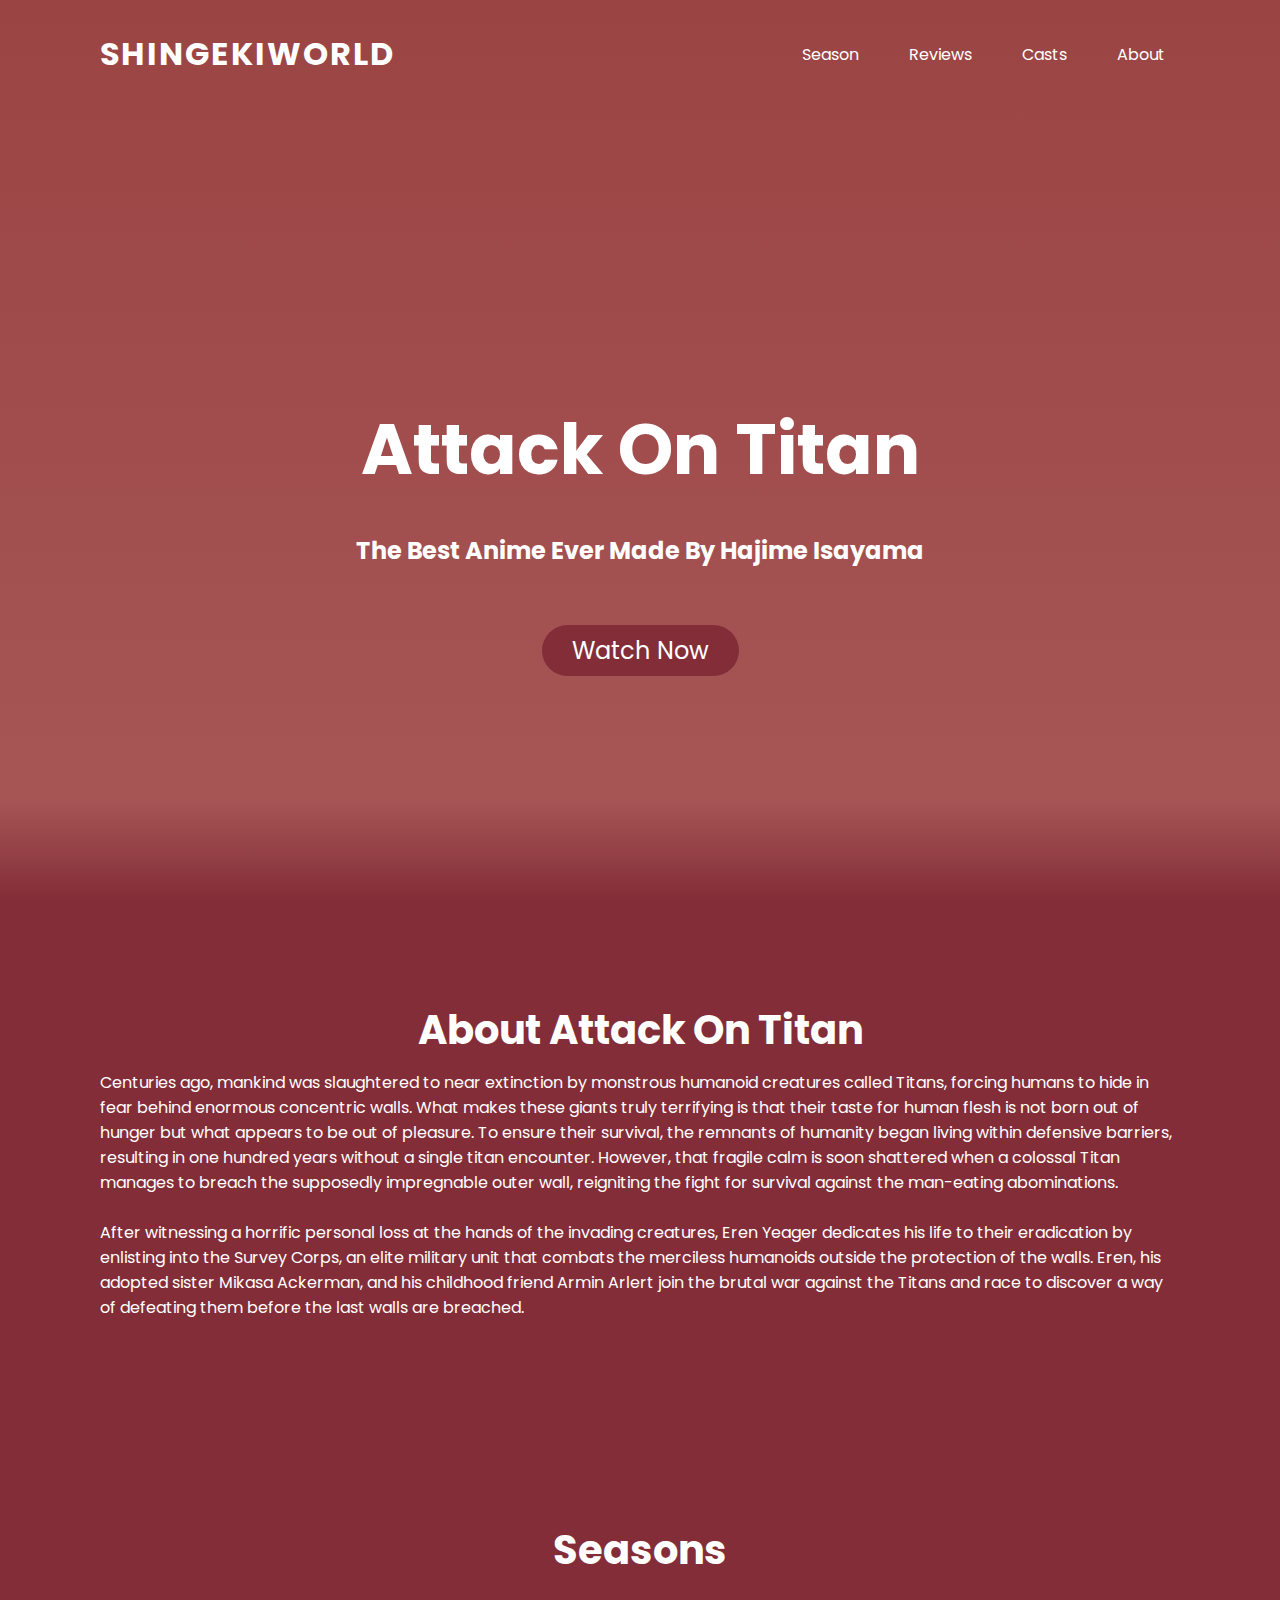
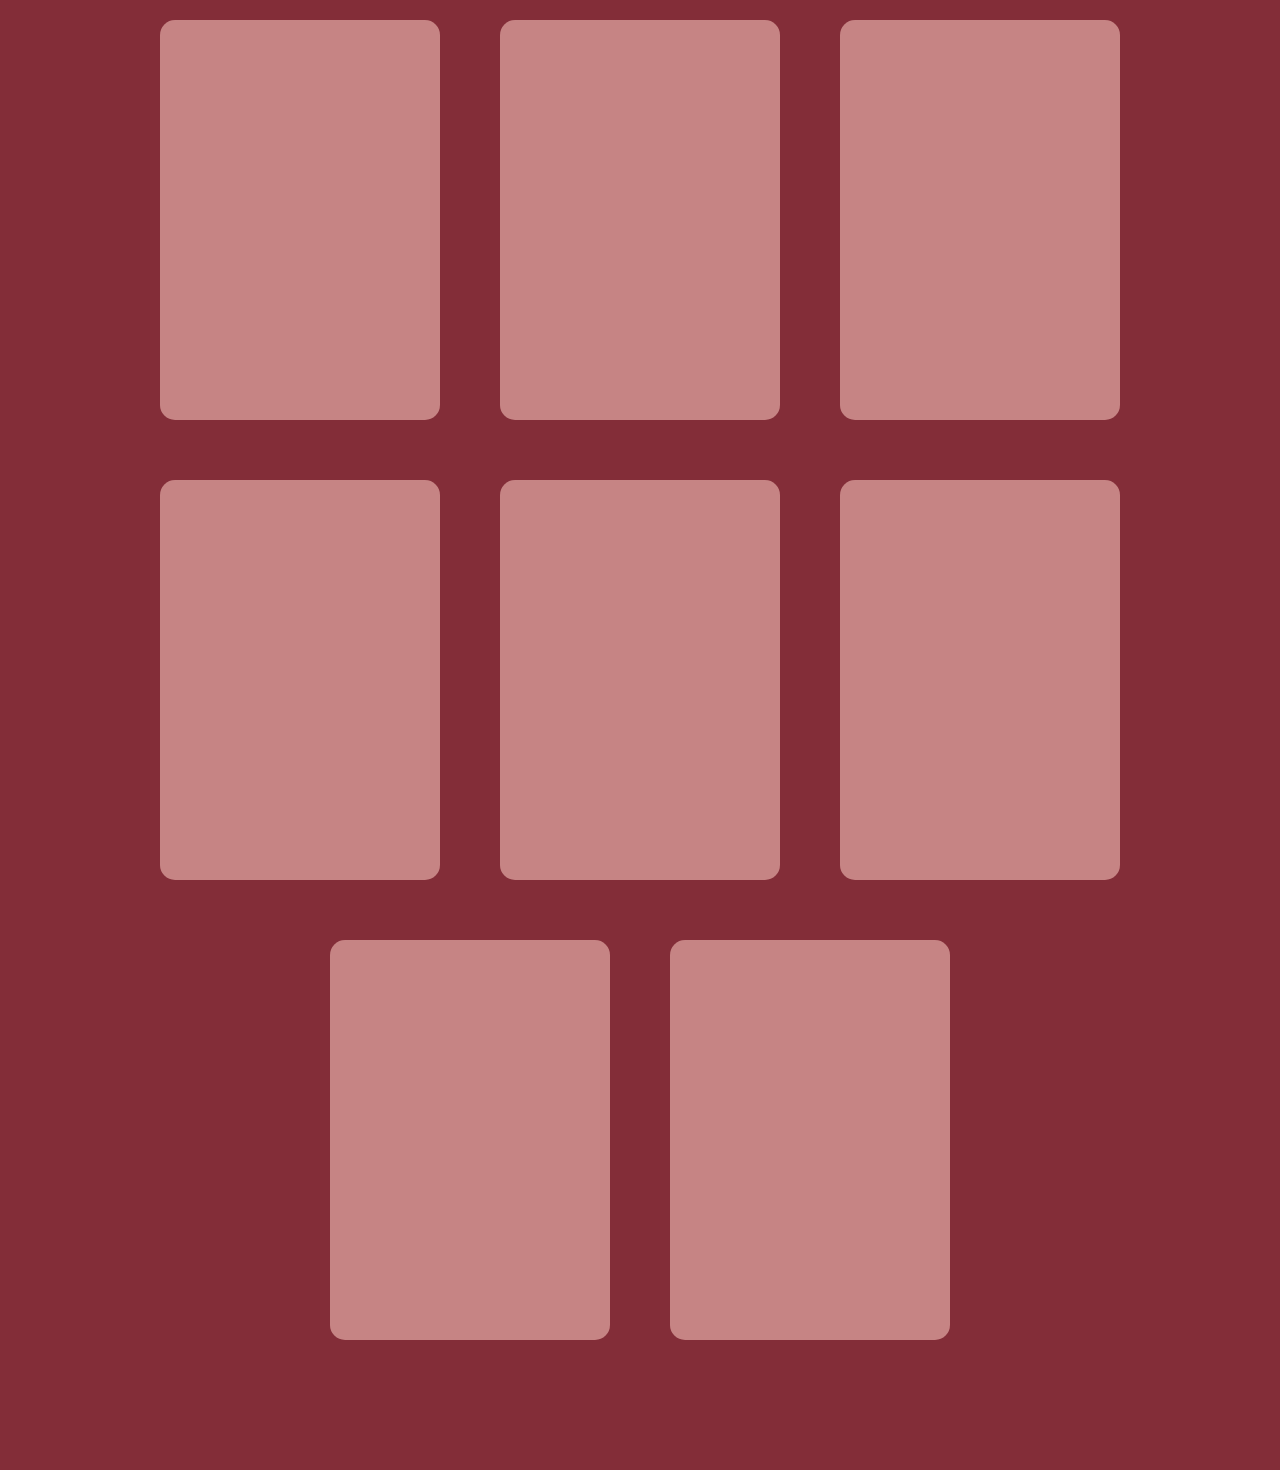
==== Chapter-2-Links and navigation/Exercises/Chapter 2 Exercise/index.html @ e77252ca "Chapter 2 Exercise" ====
<!DOCTYPE html>
<html lang="en">
<head>
    <meta charset="UTF-8">
    <meta name="viewport" content="width=device-width, initial-scale=1.0">
    <title>Attack on Titan Website</title>

    <link href="https://fonts.googleapis.com/css2?family=Aclonica&display=swap" 
    rel="stylesheet">
    <link rel="stylesheet" type="text/css" href="style.css">
</head>
<body>
    <header>
            <a href ="index.html" class="logo">ShingekiWorld</a>
                <ul>
                    <li><a href="">Season</a></li>
                    <li><a href="">Reviews</a></li>
                    <li><a href="">Casts</a></li>
                    <li><a href="">About</a></li>
                </ul>
    </header>
    <section >
        <h2 id="text">Attack On Titan</h2>
        <h6 id="desc">The Best Anime Ever Made By Hajime Isayama</h6>
        <a href="https://anix.to/anime/attack-on-titan-kww/ep-1" target="_blank" id="btn">Watch Now</a>
    </section>
    <div class="about">
        <h2>About Attack On Titan</h2>
        <p>Centuries ago, mankind was slaughtered to near extinction by monstrous humanoid creatures called Titans, forcing humans to hide in 
            fear behind enormous concentric walls. What makes these giants truly terrifying is that their taste for human flesh is not born out of 
            hunger but what appears to be out of pleasure. To ensure their survival, the remnants of humanity began living within defensive barriers, 
            resulting in one hundred years without a single titan encounter. However, that fragile calm is soon shattered when a colossal Titan manages 
            to breach the supposedly impregnable outer wall, reigniting the fight for survival against the man-eating abominations.
        <br><br>
            After witnessing a horrific personal loss at the hands of the invading creatures, Eren Yeager dedicates his life to their eradication by 
            enlisting into the Survey Corps, an elite military unit that combats the merciless humanoids outside the protection of the walls. Eren, 
            his adopted sister Mikasa Ackerman, and his childhood friend Armin Arlert join the brutal war against the Titans and race to discover a 
            way of defeating them before the last walls are breached.</p>
    </div>

     <div class="seasons">
            <h2 id="sn_text">Seasons</h2>
            <div class="container">
                <div class="card">
                    <div class="content">
                        <h2>01</h2>
                        <h3>Season 1</h3>
                        <p>For more than a hundred years, they have lived in fear of the Titans, 
                            a mysterious and violent race of human-like giants that wander outside the walls 
                            and that look for people to devour.</p>
                            <a href="https://otakumode.com/otapedia/anime/attack_on_titan" target="_blank">Read More</a>
                    </div>
                </div>
                <div class="card">
                    <div class="content">
                        <h2>02</h2>
                        <h3>Season 2</h3>
                        <p>The series starts 
                            with the 104th Training Division discovering that there are Titans inside the walls, and that it is their skin that helps to 
                            protect humanity. </p>
                            <a href="https://otakumode.com/otapedia/anime/attack_on_titan/anime_series_2" target="_blank">Read More</a>
                    </div>
                </div>
                <div class="card">
                    <div class="content">
                        <h2>03</h2>
                        <h3>Season 3 Part 1</h3>
                        <p>focuses on the internal conflict between the military police and the scout regiment, as many startling truths come to light about 
                            the government, titans, Historia's past, and Eren's powers. </p>
                            <a href="https://otakumode.com/otapedia/anime/attack_on_titan/anime_series_3" target="_blank">Read More</a>
                    </div>
                </div>
                <div class="card">
                    <div class="content">
                        <h2>03</h2>
                        <h3>Season 3 Part 2</h3>
                        <p>he Survey Corps led by Erwin embark on a mission to retake Wall Maria, returning to the tattered Shiganshina District that was 
                            once Eren's home. </p>
                            <a href="https://otakumode.com/otapedia/anime/attack_on_titan/anime_series_3" target="_blank">Read More</a>
                    </div>
                </div>
                <div class="card">
                    <div class="content">
                        <h2>04</h2>
                        <h3>Season 4 Part 1</h3>
                        <p>Season 4 will explore a new nation that lives outside the walls in the enemy land of Marley. With the exploration of a new land, 
                            there also will be many new characters introduced that will determine the course of the story and the end. </p>
                            <a href="https://otakumode.com/otapedia/anime/attack_on_titan/anime_series_4" target="_blank">Read More</a>
                    </div>
                </div>
                <div class="card">
                    <div class="content">
                        <h2>04</h2>
                        <h3>Season 4 Part 2</h3>
                        <p>Eventually, new and old characters will meet in a final and climactic showdown between the Eldians inside the walls and the Marleyans,
                            who kept them captive for more than 100 years. </p>
                            <a href="https://otakumode.com/otapedia/anime/attack_on_titan/anime_series_4" target="_blank">Read More</a>
                    </div>
                </div>
                <div class="card">
                    <div class="content">
                        <h2>05</h2>
                        <h3>Final Chapter 1</h3>
                        <p>Ramzi and Halil, two refugee children, flee the approaching Colossal Titans as they surround the crowds of refugees. </p>
                            <a href="https://www.imdb.com/title/tt21357640/" target="_blank">Read More</a>
                    </div>
                </div>
                <div class="card">
                    <div class="content">
                        <h2>05</h2>
                        <h3>Final Chapter 2</h3>
                        <p>The Scouts and Warriors begin their battle on the back of Eren Jaeger's Founding Titan, only for Armin Arlelt to be captured by a member of 
                            a previous generation of the Nine Titans under the Founder's control. </p>
                            <a href="https://www.imdb.com/title/tt27048168/" target="_blank">Read More</a>
                    </div>
                </div>
            
            </div>

        </div>
        <div class="cast">

        </div>

    
</body>
</html>
---- Chapter-2-Links and navigation/Exercises/Chapter 2 Exercise/style.css ----
@import url('https://fonts.googleapis.com/css?family=Poppins:300,400,500,600,700,800,900&display=swap');

*{
    margin: 0;;
    padding: 0;
    box-sizing: border-box;
    font-family: 'Poppins', sans-serif;
}
body{
    min-height: 100vh;
    background: linear-gradient(#9B4444,#C68484);
}
header{
    position: absolute;
    top: 0;
    left: 0;
    width: 100%;
    padding: 30px 100px;
    display: flex;
    justify-content: space-between;
    align-items: center;
    z-index: 10000;
}
header .logo{
    color: white;
    font-weight: 700;
    text-decoration: none;
    font-size: 2em;
    text-transform: uppercase;
    letter-spacing: 2px;
}
header ul{
    display: flex;
    justify-content: center;
    align-items: center;
}
header ul li{
    list-style: none;
    margin-left: 20px;
}
header ul li a{
    text-decoration: none;
    padding: 6px 15px;
    color: white;
    border-radius: 20px;
}
header ul li a:hover{
    background: white;
    color: #9B4444;
}

section{
    position: relative;
    width: 100%;
    height: 100vh;
    padding: 100px;
    display: flex;
    justify-content: center;
    align-items: center;
}
#text{
    position: absolute;
    color: white;
    white-space: nowrap;
    font-size: 5.5vw;
    z-index: 1;
}

#desc{
    position: absolute;
    display: inline-block;
    color: white;
    white-space: nowrap;
    font-size: 1.5em;
    z-index: 9;
    transform: translateY(100px);
}
#btn{
    text-decoration: none;
    display: inline-block;
    padding: 8px 30px;
    border-radius: 40px;
    background: #832D38;
    color: white;
    font-size: 1.5em;
    z-index: 9;
    transform: translateY(200px);
}
#btn a:hover{
    background:white;
    color: #832D38;

}
.about{
    position: relative;
    padding: 100px;
    background:  #832D38;
}
.about h2{
    font-size: 2.5em;
    margin-bottom: 10px;
    color: white;
    text-align: center;
}
.about p{
    font-size: 1em;
    color: white;

}
section::before{
    content: '';
    position: absolute;
    bottom: 0;
    width: 100%;
    height: 100px;
    background: linear-gradient(to top, #832D38, transparent);
    z-index: 1000;
}
.seasons{
    position: relative;
    padding: 100px;
    background:  #832D38;
}


.container{
    position: relative;
    display: flex;
    justify-content: center;
    align-items: center;
    max-width: 1200px;
    flex-wrap: wrap;
    z-index: 1;
}
.container .card{
    position: relative;
    width: 280px;
    height: 400px;
    margin: 30px;
    box-shadow: 20px 20x 50px rgba(0,0,0, 0.5);
    border-radius: 15px;
    background: rgba(198, 132, 132);
    overflow: hidden;
    display: flex;
    justify-content: center;
    align-items: center;
    border-top: 1px solid rgba(198, 132, 132, 0.5);
    border-left: 1px solid rgba(198, 132, 132, 0.5);
    backdrop-filter: blur(5px);
}
.container .card .content{
    padding: 20px;
    text-align: center;
    transform: translateY(100px);
    opacity: 0;
    transition: 0.5s;
}
.container .card:hover .content{
    transform: translateY(0px);
    opacity: 1;
}
.container .card .content h2{
    position: absolute;
    top: -80px;
    right: 30px;
    font-size: 8em;
    color: rgba(131, 45, 56,0.05);
    pointer-events: none;
}
.container .card .content h3{
    font-size: 1.8em;
    color: white;
    z-index: 1;
}
.container .card .content p{
    font-size: 1em;
    color: white;
    font-weight: 300;
}
.container .card .content a{
    position: relative;
    display: inline-block;
    padding: 8px 20px;
    margin-top: 15px;
   background: rgb(131, 45, 56);
    color: white;
    border-radius: 20px;
    text-decoration: none;
    font-weight: 500;
    box-shadow: 0 5px 15px rgba(0, 0, 0, 0.5);
}
#sn_text{
    font-size: 2.5em;
    margin-bottom: 10px;
    color: white;
    text-align: center;
}
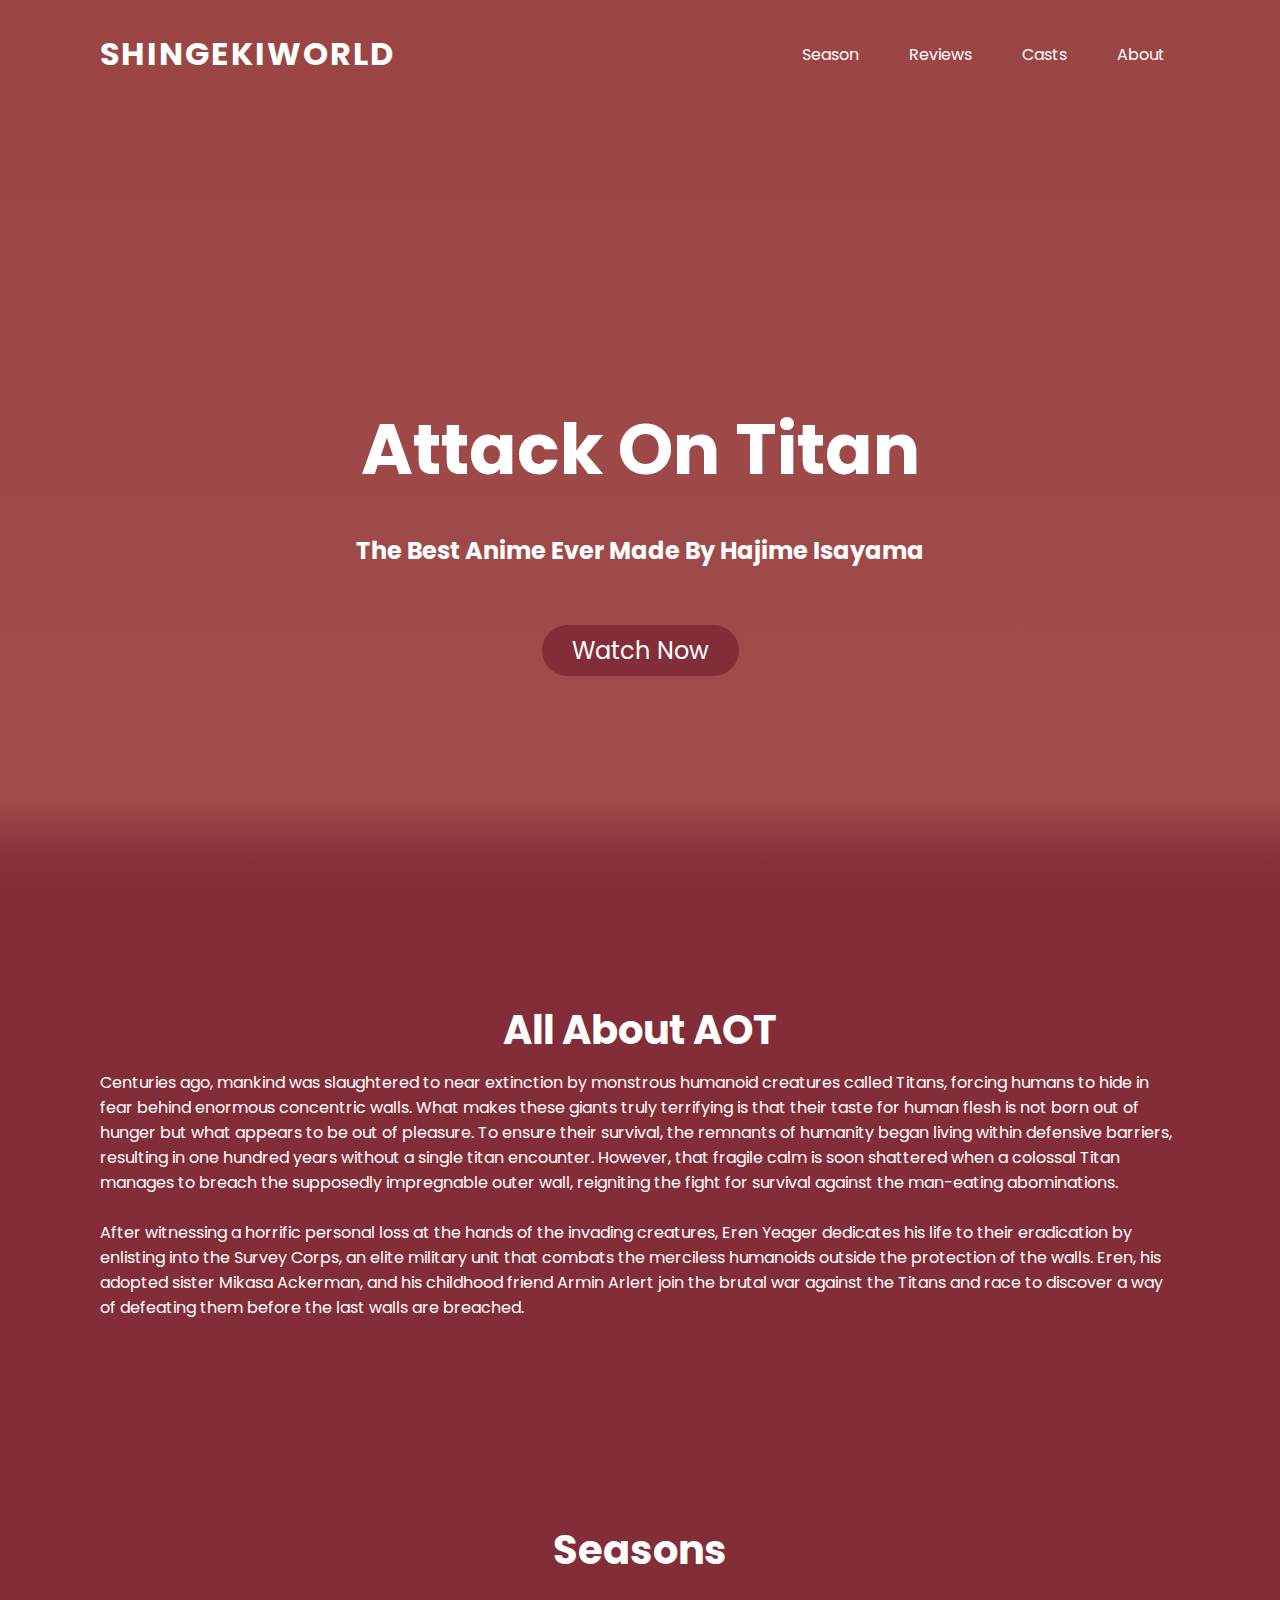
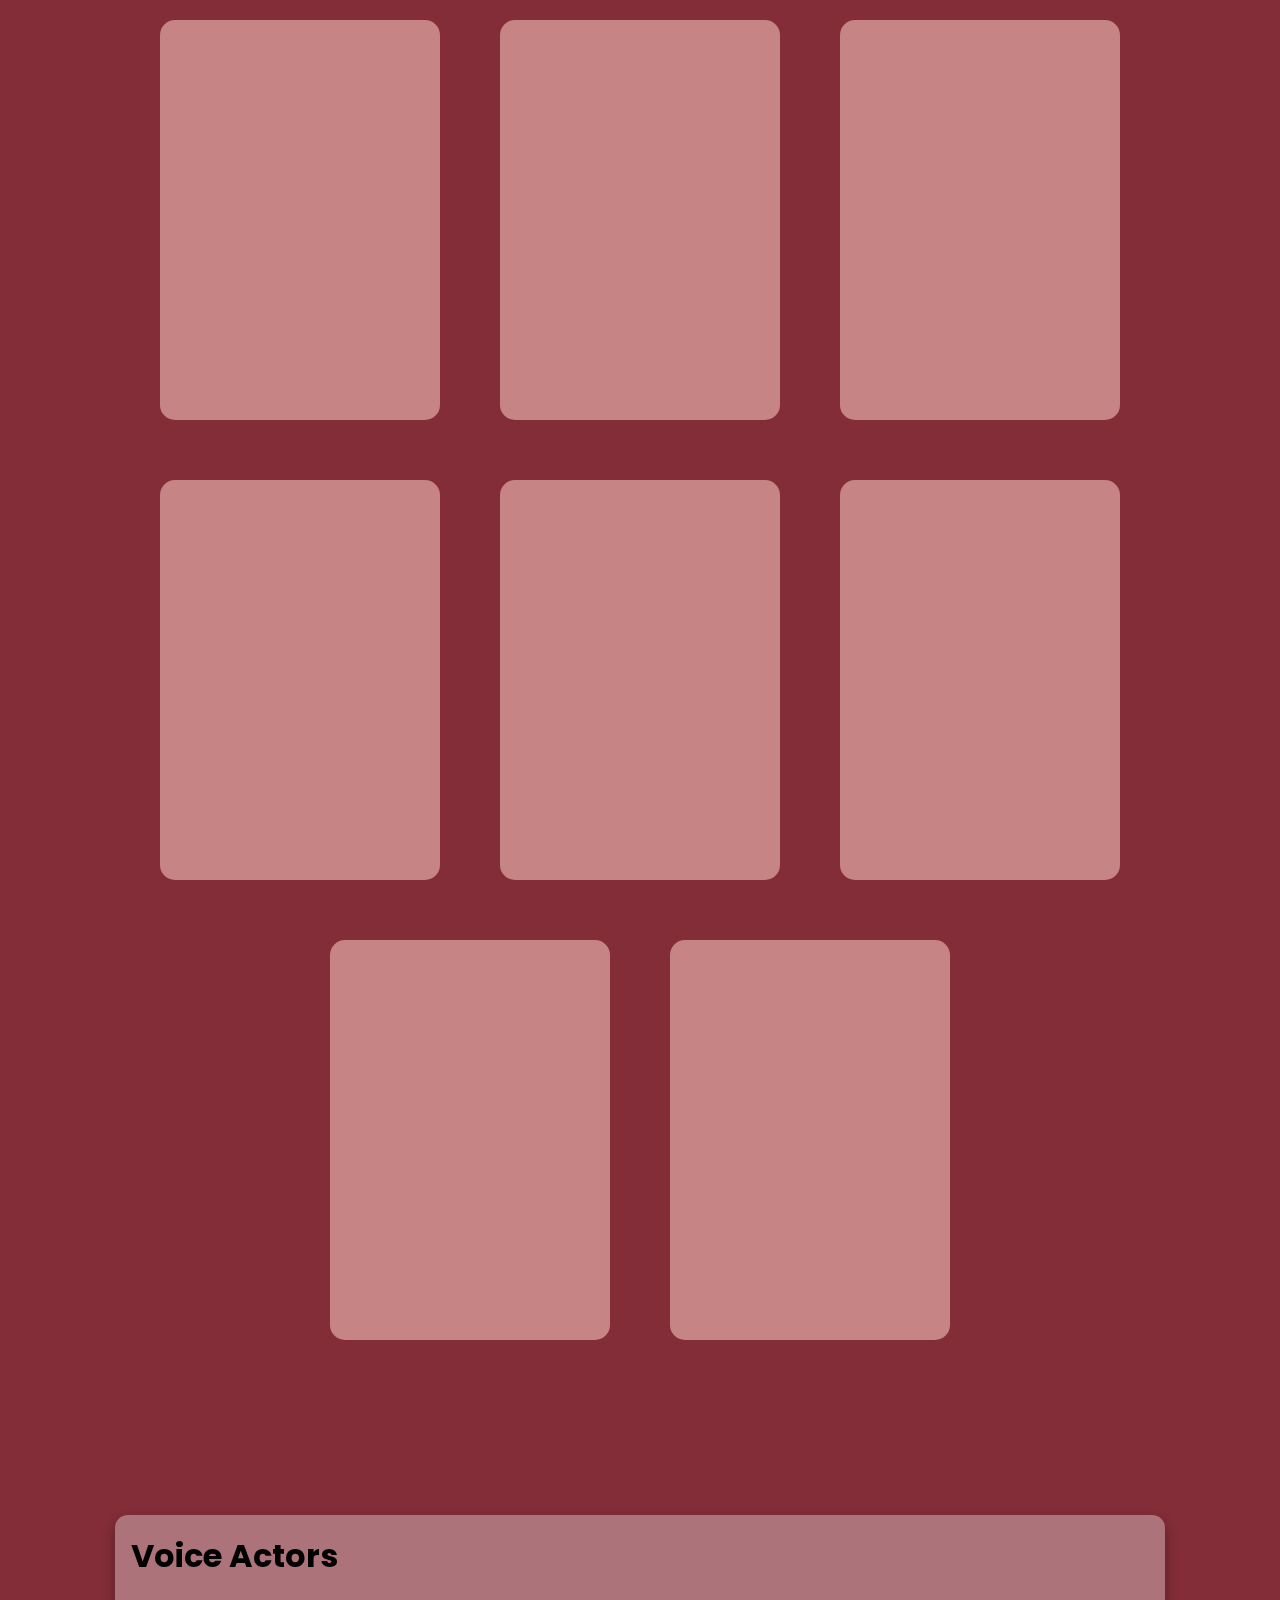
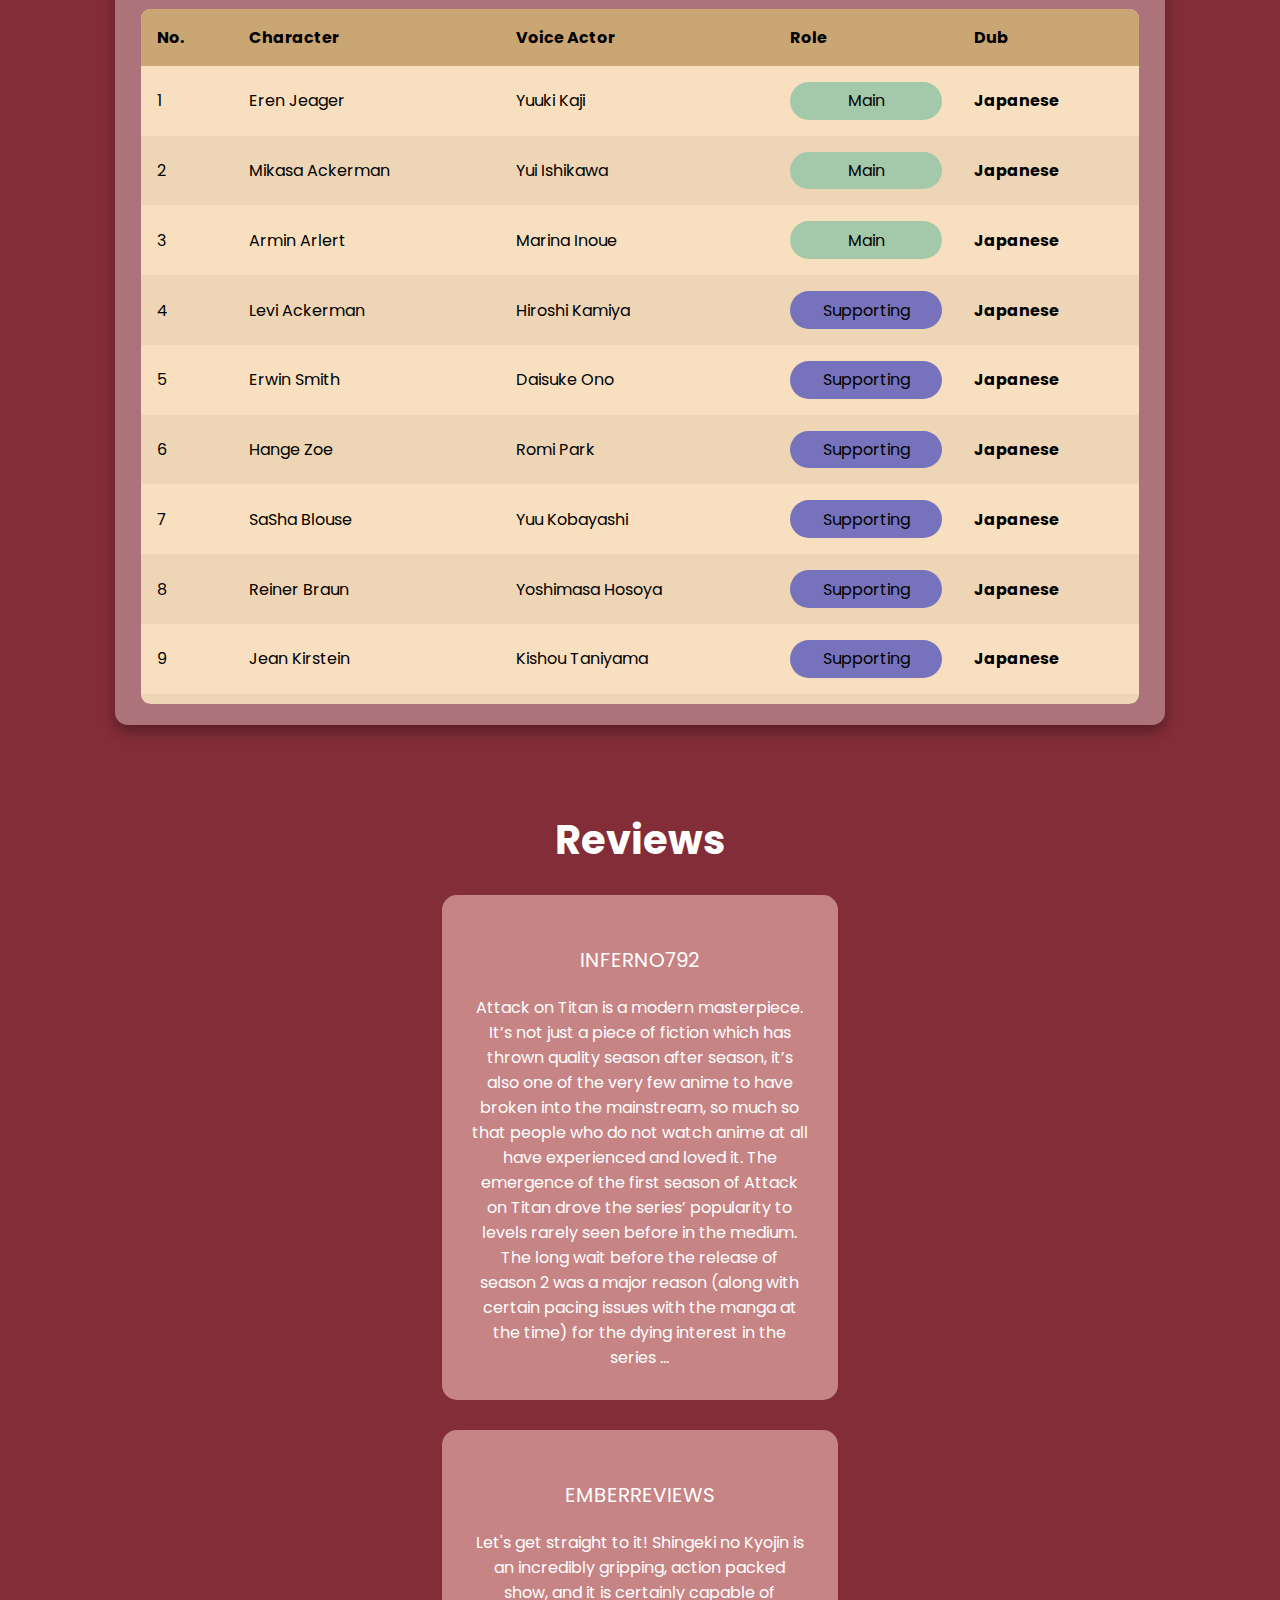
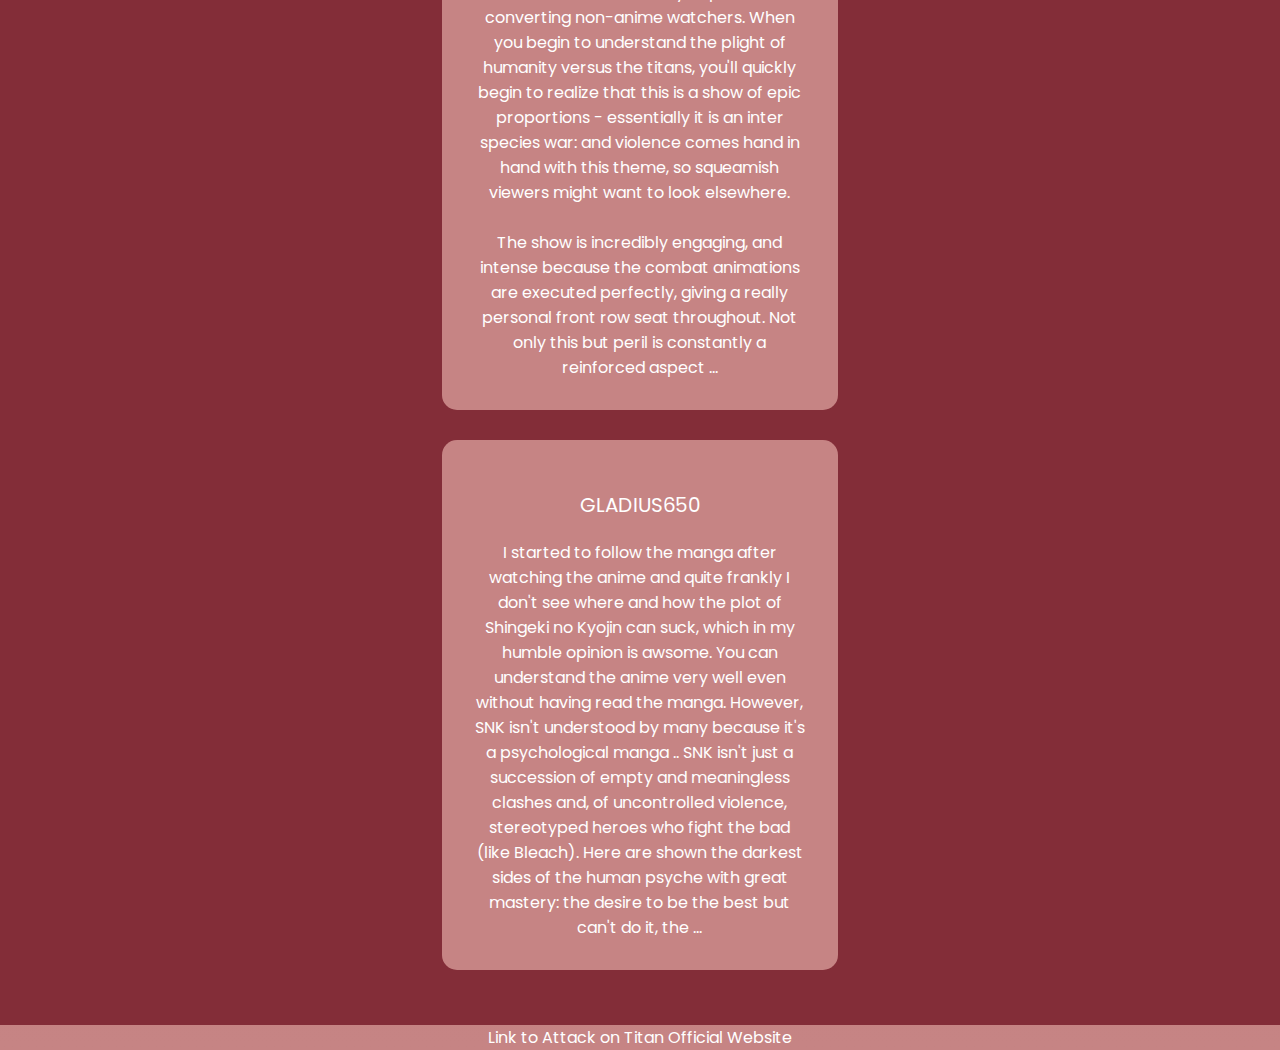
==== commit 9db1bac2: "Chapter 2 One page Exercise" ====
--- a/Chapter-2-Links and navigation/Exercises/Chapter 2 Exercise/index.html
+++ b/Chapter-2-Links and navigation/Exercises/Chapter 2 Exercise/index.html
@@ -7,25 +7,28 @@
 
     <link href="https://fonts.googleapis.com/css2?family=Aclonica&display=swap" 
     rel="stylesheet">
+    <link rel="stylesheet" href="https://cdnjs.cloudflare.com/ajax/libs/font-awesome/6.5.1/css/all.min.css" 
+    integrity="sha512-DTOQO9RWCH3ppGqcWaEA1BIZOC6xxalwEsw9c2QQeAIftl+Vegovlnee1c9QX4TctnWMn13TZye+giMm8e2LwA==" 
+    crossorigin="anonymous" referrerpolicy="no-referrer" />
     <link rel="stylesheet" type="text/css" href="style.css">
 </head>
 <body>
     <header>
             <a href ="index.html" class="logo">ShingekiWorld</a>
                 <ul>
-                    <li><a href="">Season</a></li>
-                    <li><a href="">Reviews</a></li>
-                    <li><a href="">Casts</a></li>
-                    <li><a href="">About</a></li>
+                    <li><a href="#snz">Season</a></li>
+                    <li><a href="#rev">Reviews</a></li>
+                    <li><a href="#cast">Casts</a></li>
+                    <li><a href="#abt">About</a></li>
                 </ul>
     </header>
-    <section >
+    <section id="sec">
         <h2 id="text">Attack On Titan</h2>
         <h6 id="desc">The Best Anime Ever Made By Hajime Isayama</h6>
         <a href="https://anix.to/anime/attack-on-titan-kww/ep-1" target="_blank" id="btn">Watch Now</a>
     </section>
-    <div class="about">
-        <h2>About Attack On Titan</h2>
+    <div id="abt" class="about">
+        <h2>All About AOT</h2>
         <p>Centuries ago, mankind was slaughtered to near extinction by monstrous humanoid creatures called Titans, forcing humans to hide in 
             fear behind enormous concentric walls. What makes these giants truly terrifying is that their taste for human flesh is not born out of 
             hunger but what appears to be out of pleasure. To ensure their survival, the remnants of humanity began living within defensive barriers, 
@@ -38,7 +41,7 @@
             way of defeating them before the last walls are breached.</p>
     </div>
 
-     <div class="seasons">
+     <div id="snz"class="seasons">
             <h2 id="sn_text">Seasons</h2>
             <div class="container">
                 <div class="card">
@@ -118,10 +121,270 @@
             </div>
 
         </div>
-        <div class="cast">
-
-        </div>
-
+        <section>
+        <div id="cast"class="cast">
+            <div class="table">
+                <div class="table_header">
+                    <h1>Voice Actors</h1>
+                </div>
+                <div class="table_body">
+                    <table>
+                        <thead>
+                            <tr>
+                                <th>No.</th>
+                                <th>Character</th>
+                                <th>Voice Actor</th> 
+                                <th>Role</th>
+                                <th>Dub</th>
+                            </tr>
+                        </thead>
+                        <tbody>
+                            <tr>
+                                <td>1</td>
+                                <td>Eren Jeager</td>
+                                <td>Yuuki Kaji</td>
+                                <td><p class="role main">Main</p></td>
+                                <td><strong>Japanese</strong></td>
+                            </tr>
+                            <tr>
+                                <td>2</td>
+                                <td>Mikasa Ackerman</td>
+                                <td>Yui Ishikawa</td>
+                                <td><p class="role main">Main</p></td>
+                                <td><strong>Japanese</strong></td>
+                            </tr>
+                            <tr>
+                                <td>3</td>
+                                <td>Armin Arlert</td>
+                                <td>Marina Inoue</td>
+                                <td><p class="role main">Main</p></td>
+                                <td><strong>Japanese</strong></td>
+                            </tr>
+                            <tr>
+                                <td>4</td>
+                                <td>Levi Ackerman</td>
+                                <td>Hiroshi Kamiya</td>
+                                <td><p class="role sup">Supporting</p></td>
+                                <td><strong>Japanese</strong></td>
+                            </tr>
+                            <tr>
+                                <td>5</td>
+                                <td>Erwin Smith</td>
+                                <td>Daisuke Ono</td>
+                                <td><p class="role sup">Supporting</p></td>
+                                <td><strong>Japanese</strong></td>
+                            </tr>
+                            <tr>
+                                <td>6</td>
+                                <td>Hange Zoe</td>
+                                <td>Romi Park</td>
+                                <td><p class="role sup">Supporting</p></td>
+                                <td><strong>Japanese</strong></td>
+                            </tr>
+                            <tr>
+                                <td>7</td>
+                                <td>SaSha Blouse</td>
+                                <td>Yuu Kobayashi</td>
+                                <td><p class="role sup">Supporting</p></td>
+                                <td><strong>Japanese</strong></td>
+                            </tr>
+                            <tr>
+                                <td>8</td>
+                                <td>Reiner Braun</td>
+                                <td>Yoshimasa Hosoya</td>
+                                <td><p class="role sup">Supporting</p></td>
+                                <td><strong>Japanese</strong></td>
+                            </tr>
+                            <tr>
+                                <td>9</td>
+                                <td>Jean Kirstein</td>
+                                <td>Kishou Taniyama</td>
+                                <td><p class="role sup">Supporting</p></td>
+                                <td><strong>Japanese</strong></td>
+                            </tr>
+                            <tr>
+                                <td>10</td>
+                                <td>Annie Leonhart</td>
+                                <td>Yuu Shimamura</td>
+                                <td><p class="role sup">Supporting</p></td>
+                                <td><strong>Japanese</strong></td>
+                            </tr>
+                            <tr>
+                                <td>11</td>
+                                <td>Ymir</td>
+                                <td>Saki Fujita</td>
+                                <td><p class="role sup">Supporting</p></td>
+                                <td><strong>Japanese</strong></td>
+                            </tr>
+                            <tr>
+                                <td>12</td>
+                                <td>Grisha Jeager</td>
+                                <td>Hiroshi Tsuchida</td>
+                                <td><p class="role sup">Supporting</p></td>
+                                <td><strong>Japanese</strong></td>
+                            </tr>
+                            <tr>
+                                <td>13</td>
+                                <td>Carla Jeager</td>
+                                <td>Yoshino Takamori</td>
+                                <td><p class="role sup">Supporting</p></td>
+                                <td><strong>Japanese</strong></td>
+                            </tr>
+                            <tr>
+                                <td>14</td>
+                                <td>Kenny Ackerman</td>
+                                <td>Yamaji Kazuhiro</td>
+                                <td><p class="role sup">Supporting</p></td>
+                                <td><strong>Japanese</strong></td>
+                            </tr>
+                            <tr>
+                                <td>15</td>
+                                <td>Zeke Jeager</td>
+                                <td>Takehito Koyasu</td>
+                                <td><p class="role sup">Supporting</p></td>
+                                <td><strong>Japanese</strong></td>
+                            </tr>
+                            <tr>
+                                <td>16</td>
+                                <td>Gabi Braun</td>
+                                <td>Saki Fujita</td>
+                                <td><p class="role sup">Supporting</p></td>
+                                <td><strong>Japanese</strong></td>
+                            </tr>
+                            <tr>
+                                <td>17</td>
+                                <td>Pieck Finger</td>
+                                <td>Nanami Numakura</td>
+                                <td><p class="role sup">Supporting</p></td>
+                                <td><strong>Japanese</strong></td>
+                            </tr>
+                            <tr>
+                                <td>18</td>
+                                <td>Floch Forster</td>
+                                <td>Ono Kensho</td>
+                                <td><p class="role sup">Supporting</p></td>
+                                <td><strong>Japanese</strong></td>
+                            </tr>
+                            <tr>
+                                <td>19</td>
+                                <td>Porco Garlliard</td>
+                                <td>Toshiki Masuda</td>
+                                <td><p class="role sup">Supporting</p></td>
+                                <td><strong>Japanese</strong></td>
+                            </tr>
+                            <tr>
+                                <td>20</td>
+                                <td>Falco Grice</td>
+                                <td>Natsuki Hanae</td>
+                                <td><p class="role sup">Supporting</p></td>
+                                <td><strong>Japanese</strong></td>
+                            </tr>
+                            <tr>
+                                <td>21</td>
+                                <td>Onyankopon</td>
+                                <td>Koji Hiwatari</td>
+                                <td><p class="role sup">Supporting</p></td>
+                                <td><strong>Japanese</strong></td>
+                            </tr>
+                            <tr>
+                                <td>22</td>
+                                <td>Nicolo</td>
+                                <td>Eiji Hanawa</td>
+                                <td><p class="role sup">Supporting</p></td>
+                                <td><strong>Japanese</strong></td>
+                            </tr>
+                            <tr>
+                                <td>23</td>
+                                <td>Yelena</td>
+                                <td>Mitsuki Saiga</td>
+                                <td><p class="role sup">Supporting</p></td>
+                                <td><strong>Japanese</strong></td>
+                            </tr>
+                        </tbody>
+                    </table>
+                </div>
+            </section>
+
+
+                <div id="rev"class="reviews">
+                    <h2 id="rev_text">Reviews</h2>
+
+                    <div class="row">
+                        <div class="col">
+                            <div class="revi">
+                                <div class="name">Inferno792</div>
+            
+                            <div class="stars">
+                                <i class="fas fa-star"></i>
+                                <i class="fas fa-star"></i>
+                                <i class="fas fa-star"></i>
+                                <i class="fas fa-star"></i>
+                                <i class="fas fa-star"></i>
+                            </div>
+                            <p>Attack on Titan is a modern masterpiece. It’s not just a piece of fiction 
+                                which has thrown quality season after season, it’s also one of the very 
+                                few anime to have broken into the mainstream, so much so that people who do not watch
+                                 anime at all have experienced and loved it. The emergence of the first season of Attack on Titan
+                                  drove the series’ popularity to levels rarely seen before in the medium. The long wait before the 
+                                  release of season 2 was a major reason (along with certain pacing issues with the manga at the time)
+                                 for the dying interest in the series ...</p>
+                                </div>                        
+                        </div>
+                    </div>
+                    <div class="row">
+                        <div class="col">
+                            <div class="revi">
+                                <div class="name">emberreviews</div>
+        
+                            <div class="stars">
+                                <i class="fas fa-star"></i>
+                                <i class="fas fa-star"></i>
+                                <i class="fas fa-star"></i>
+                                <i class="fas fa-star"></i>
+                                <i class="fas fa-star"></i>
+                            </div>
+                            <p>Let's get straight to it! Shingeki no Kyojin is an incredibly gripping, action packed 
+                                show, and it is certainly capable of converting non-anime watchers. When you begin to understand the 
+                                plight of humanity versus the titans, you'll quickly begin to realize that this is a show of epic proportions -
+                                 essentially it is an inter species war: and violence comes hand in hand with this theme, so squeamish viewers might want 
+                                 to look elsewhere.<br><br>
+
+                                The show is incredibly engaging, and intense because the combat animations are executed perfectly, giving a really personal
+                                 front row seat throughout. Not only this but peril is constantly a reinforced aspect ...</p>
+                                </div>   
+                        </div>
+                    </div>
+                    <div class="row">
+                        <div class="col">
+                            <div class="revi">
+                                <div class="name">Gladius650</div>
+        
+                            <div class="stars">
+                                <i class="fas fa-star"></i>
+                                <i class="fas fa-star"></i>
+                                <i class="fas fa-star"></i>
+                                <i class="fas fa-star"></i>
+                                <i class="fas fa-star"></i>
+                            </div>
+                            <p>I started to follow the manga after watching the anime and quite frankly I don't see where and how the plot of Shingeki 
+                                no Kyojin can suck, which in my humble opinion is awsome. You can understand the anime very well even without having read 
+                                the manga. However, SNK isn't understood by many because it's a psychological manga .. SNK isn't just a succession of empty and meaningless clashes and,
+                                 of uncontrolled violence, stereotyped heroes who fight the bad (like Bleach). 
+                                Here are shown the darkest sides of the human psyche with great mastery: the desire to be the best but can't do it, the ...</p>
+                                </div>   
+                        </div>
+                    </div>
+
+
+                </div>
+
+                <footer>
+                    <a href="https://shingeki.tv/final/" target="_blank">Link to Attack on Titan Official Website</a>
+                </footer>
+                
+
+                
+               
     
 </body>
 </html>--- a/Chapter-2-Links and navigation/Exercises/Chapter 2 Exercise/style.css
+++ b/Chapter-2-Links and navigation/Exercises/Chapter 2 Exercise/style.css
@@ -1,4 +1,5 @@
 @import url('https://fonts.googleapis.com/css?family=Poppins:300,400,500,600,700,800,900&display=swap');
+
 
 *{
     margin: 0;;
@@ -9,6 +10,8 @@
 body{
     min-height: 100vh;
     background: linear-gradient(#9B4444,#C68484);
+    justify-content: center;
+    align-items: center;
 }
 header{
     position: absolute;
@@ -49,7 +52,7 @@
     color: #9B4444;
 }
 
-section{
+#sec{
     position: relative;
     width: 100%;
     height: 100vh;
@@ -194,4 +197,173 @@
     margin-bottom: 10px;
     color: white;
     text-align: center;
-}+}
+
+.cast{
+    min-height: 100vh;
+    background:  #832D38;
+    display: flex;
+    justify-content: center;
+    align-items: center;
+}
+
+.cast .table{
+    width: 82vw;
+    height: 90vh;
+    background-color: #fff5;
+
+    backdrop-filter: blur(7px);
+    box-shadow: 0 .4rem .8rem #0005;
+    border-radius: .8rem;
+
+    overflow: hidden;
+
+}
+
+table, th, td{
+    border-collapse: collapse;
+    padding: 1rem;
+    text-align: left;
+}
+
+.table_header{
+    width: 100%;
+    height: 10%;
+    background-color: B31312;
+    padding: .8rem 1rem;
+
+    display: flex;
+    justify-content: space-between;
+    align-items: center;
+}
+
+.table_body{
+    width: 95%;
+    max-height: calc(89% - 1.6rem);
+    background-color: #F8DFBF;
+    margin: .8rem auto;
+    border-radius: .6rem;
+    overflow: auto;
+    overflow: overlay;
+}
+
+.table_body::-webkit-scrollbar{
+    width: 0.5rem;
+    height: 9.5rem;
+}
+
+.table_body::-webkit-scrollbar-thumb{
+    border-radius: .5rem;
+    background-color: #0004;
+    visibility: hidden;
+}
+
+.table_body:hover::-webkit-scrollbar-thumb{
+    visibility: visible;
+}
+
+table{
+    width: 100%; 
+}
+
+thead th{
+    position: sticky;
+    top: 0;
+    left: 0;
+    background-color: #CAA674;
+    cursor: pointer;
+    text-transform: capitalize;
+}
+
+tbody tr:nth-child(even){
+    background-color: #0000000b;
+}
+
+tbody tr:hover{
+    background-color: #fff6;
+
+}
+
+.role{
+    padding: .4rem 0;
+    border-radius: 2rem;
+    text-align: center;
+}
+
+.role.main{
+    background-color:#A3C9AA;
+
+}
+
+.role.sup{
+    background-color: #7673bc;
+}
+
+@media (max-width: 1000px){
+    td:not(:first-of-type){
+        min-width: 12.1rem;
+    }
+}
+ 
+.reviews{
+    padding: 40px 0;
+    background: #832D38;
+    color: white;
+    text-align: center;
+}
+
+#rev_text{
+    font-size: 2.5em;
+    margin-bottom: 10px;
+    color: white;
+    text-align: center;
+}
+
+.row{
+    display: flex;
+    flex-wrap: wrap;
+    justify-content: center;
+}
+
+.col{
+    position: relative;
+    flex: 33.33%;
+    max-width: 33.33%;
+    box-sizing: border-box;
+    padding: 15px;
+
+}
+
+.revi{
+    border-radius: 15px;
+    background:  #C68484;
+    padding: 30px;
+}
+
+.name{
+    font-size: 20px;
+    text-transform: uppercase;
+    margin: 20px 0;
+}
+
+.stars .fa{
+    color: #2B2A4C;
+}
+
+@media screen  and (max-width: 960px){
+    .col{
+        flex: 100%;
+        max-width: 100%;
+
+    }
+
+}
+    
+
+footer{
+    text-align: center;
+}
+footer a{
+    text-decoration: none;
+    color: white;
+}
